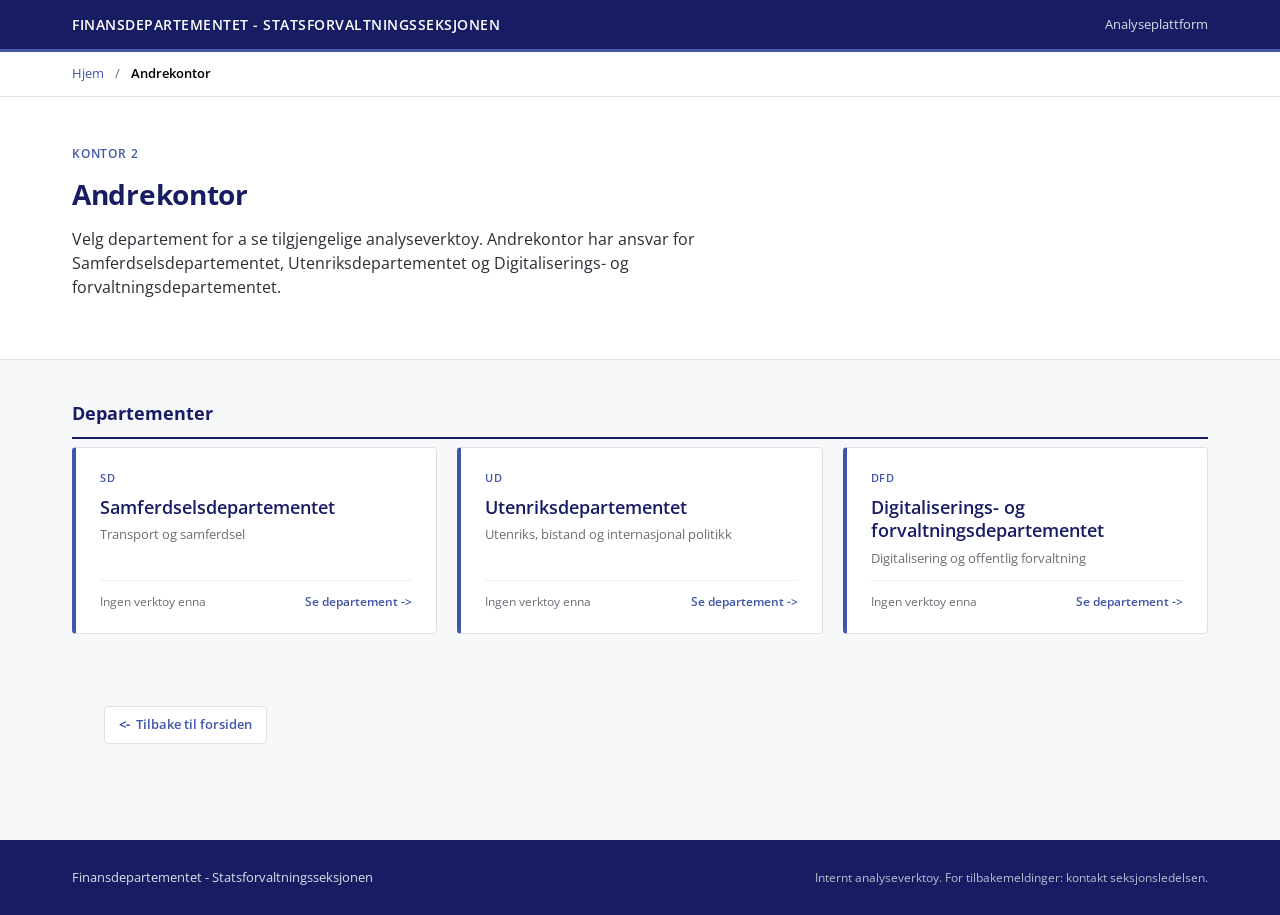
==== andrekontor.html @ 5e1f0582 "Add files via upload" ====
<!DOCTYPE html>
<html lang="nb">
<head>
  <meta charset="UTF-8">
  <meta name="viewport" content="width=device-width, initial-scale=1.0">
  <title>Andrekontor - SFS analyseplattform</title>
  <link href="https://fonts.googleapis.com/css2?family=Open+Sans:wght@400;600;700&display=swap" rel="stylesheet">
  <link rel="stylesheet" href="styles.css">
</head>
<body>

  <div class="topbar">
    <div class="topbar-inner">
      <div class="topbar-brand"><a href="index.html">Finansdepartementet - Statsforvaltningsseksjonen</a></div>
      <div class="topbar-meta">Analyseplattform</div>
    </div>
  </div>

  <nav class="breadcrumb">
    <div class="breadcrumb-inner">
      <a href="index.html">Hjem</a>
      <span class="separator">/</span>
      <span class="current">Andrekontor</span>
    </div>
  </nav>

  <section class="hero">
    <div class="hero-inner">
      <div class="hero-label">Kontor 2</div>
      <h1 class="smaller">Andrekontor</h1>
      <p class="lead">
        Velg departement for a se tilgjengelige analyseverktoy. Andrekontor har ansvar for
        Samferdselsdepartementet, Utenriksdepartementet og Digitaliserings- og forvaltningsdepartementet.
      </p>
    </div>
  </section>

  <main>
    <div class="section-block">
      <h2>Departementer</h2>

      <div class="midlevel-grid">

        <a class="midlevel-card" href="sd.html">
          <div class="card-tag">SD</div>
          <h3>Samferdselsdepartementet</h3>
          <div class="subtitle">Transport og samferdsel</div>
          <div class="card-meta">
            <span>Ingen verktoy enna</span>
            <span class="card-cta">Se departement -&gt;</span>
          </div>
        </a>

        <a class="midlevel-card" href="ud.html">
          <div class="card-tag">UD</div>
          <h3>Utenriksdepartementet</h3>
          <div class="subtitle">Utenriks, bistand og internasjonal politikk</div>
          <div class="card-meta">
            <span>Ingen verktoy enna</span>
            <span class="card-cta">Se departement -&gt;</span>
          </div>
        </a>

        <a class="midlevel-card" href="dfd.html">
          <div class="card-tag">DFD</div>
          <h3>Digitaliserings- og forvaltningsdepartementet</h3>
          <div class="subtitle">Digitalisering og offentlig forvaltning</div>
          <div class="card-meta">
            <span>Ingen verktoy enna</span>
            <span class="card-cta">Se departement -&gt;</span>
          </div>
        </a>

      </div>
    </div>

    <div class="back-link-wrapper">
      <a class="back-link" href="index.html">Tilbake til forsiden</a>
    </div>
  </main>

  <footer>
    <div class="footer-inner">
      <p>Finansdepartementet - Statsforvaltningsseksjonen</p>
      <p class="footer-meta">Internt analyseverktoy. For tilbakemeldinger: kontakt seksjonsledelsen.</p>
    </div>
  </footer>

</body>
</html>
---- styles.css ----
/* ============================================================
   SFS analyseplattform - felles stilark
   Folger FIN supplerende designprofil
   ============================================================ */

:root {
  --fin-darkblue: #181c62;
  --fin-blue: #4156a6;
  --fin-lightblue: #5b91cc;
  --fin-red: #f15d61;
  --fin-gray: #ededee;
  --fin-gray-dark: #6b6f75;
  --fin-gray-border: #dfe1e6;
  --fin-purple: #97499c;
  --fin-teal-dark: #008286;
  --fin-teal: #60c3ad;
  --fin-yellow: #ffdf4f;
  --fin-bg: #f7f8fa;
  --fin-white: #ffffff;
}

* {
  box-sizing: border-box;
  margin: 0;
  padding: 0;
}

body {
  font-family: 'Open Sans', system-ui, -apple-system, 'Segoe UI', sans-serif;
  background: var(--fin-bg);
  color: #000;
  line-height: 1.5;
  min-height: 100vh;
  display: flex;
  flex-direction: column;
}

a {
  color: var(--fin-blue);
  text-decoration: none;
}

a:hover {
  text-decoration: underline;
}

/* ============================================================
   TOPPLINJE
   ============================================================ */

.topbar {
  background: var(--fin-darkblue);
  color: var(--fin-white);
  padding: 14px 0;
  border-bottom: 3px solid var(--fin-blue);
}

.topbar-inner {
  max-width: 1200px;
  margin: 0 auto;
  padding: 0 32px;
  display: flex;
  align-items: center;
  justify-content: space-between;
}

.topbar-brand {
  font-size: 14px;
  font-weight: 600;
  letter-spacing: 0.5px;
  text-transform: uppercase;
}

.topbar-brand a {
  color: var(--fin-white);
  text-decoration: none;
}

.topbar-brand a:hover {
  text-decoration: underline;
}

.topbar-meta {
  font-size: 13px;
  opacity: 0.85;
}

/* ============================================================
   BRODSMULESTI
   ============================================================ */

.breadcrumb {
  background: var(--fin-white);
  border-bottom: 1px solid var(--fin-gray-border);
  padding: 12px 0;
}

.breadcrumb-inner {
  max-width: 1200px;
  margin: 0 auto;
  padding: 0 32px;
  font-size: 13px;
  color: var(--fin-gray-dark);
}

.breadcrumb a {
  color: var(--fin-blue);
  text-decoration: none;
}

.breadcrumb a:hover {
  text-decoration: underline;
}

.breadcrumb .separator {
  margin: 0 8px;
  color: var(--fin-gray-dark);
}

.breadcrumb .current {
  color: #000;
  font-weight: 600;
}

/* ============================================================
   TILBAKE-KNAPP
   ============================================================ */

.back-link {
  display: inline-flex;
  align-items: center;
  gap: 6px;
  margin-top: 32px;
  padding: 8px 14px;
  background: var(--fin-white);
  border: 1px solid var(--fin-gray-border);
  border-radius: 4px;
  color: var(--fin-blue);
  font-size: 13px;
  font-weight: 600;
  text-decoration: none;
  transition: background 0.15s ease, border-color 0.15s ease;
}

.back-link:hover {
  background: var(--fin-gray);
  border-color: var(--fin-blue);
  text-decoration: none;
}

.back-link::before {
  content: "<-";
  font-weight: 700;
}

.back-link-wrapper {
  max-width: 1200px;
  margin: 0 auto;
  padding: 0 32px;
}

/* ============================================================
   HERO
   ============================================================ */

.hero {
  background: var(--fin-white);
  border-bottom: 1px solid var(--fin-gray-border);
  padding: 48px 0 40px;
}

.hero-inner {
  max-width: 1200px;
  margin: 0 auto;
  padding: 0 32px;
}

.hero-label {
  font-size: 12px;
  font-weight: 600;
  letter-spacing: 0.8px;
  text-transform: uppercase;
  color: var(--fin-blue);
  margin-bottom: 10px;
}

.hero h1 {
  font-size: 34px;
  font-weight: 700;
  color: var(--fin-darkblue);
  margin-bottom: 12px;
  letter-spacing: -0.3px;
}

.hero h1.smaller {
  font-size: 28px;
}

.hero p.lead {
  font-size: 16px;
  color: #2a2d35;
  max-width: 760px;
  margin-bottom: 20px;
}

.hero-meta {
  display: flex;
  gap: 28px;
  font-size: 13px;
  color: var(--fin-gray-dark);
  flex-wrap: wrap;
}

.hero-meta span strong {
  color: var(--fin-darkblue);
  font-weight: 600;
}

/* ============================================================
   MAIN-WRAPPER
   ============================================================ */

main {
  flex-grow: 1;
  max-width: 1200px;
  margin: 0 auto;
  padding: 40px 32px 48px;
  width: 100%;
}

/* ============================================================
   FORSIDEKORT - store, hierarkisk fremtredende
   ============================================================ */

.toplevel-grid {
  display: grid;
  grid-template-columns: repeat(auto-fit, minmax(320px, 1fr));
  gap: 24px;
  margin-top: 12px;
}

.toplevel-card {
  background: var(--fin-white);
  border: 1px solid var(--fin-gray-border);
  border-top: 6px solid var(--fin-darkblue);
  border-radius: 4px;
  padding: 28px 28px 24px;
  text-decoration: none;
  color: inherit;
  display: flex;
  flex-direction: column;
  min-height: 240px;
  transition: transform 0.15s ease, box-shadow 0.15s ease;
}

.toplevel-card:hover {
  transform: translateY(-3px);
  box-shadow: 0 8px 20px rgba(24, 28, 98, 0.10);
  text-decoration: none;
}

.toplevel-card .card-tag {
  font-size: 11px;
  font-weight: 600;
  letter-spacing: 0.6px;
  text-transform: uppercase;
  color: var(--fin-gray-dark);
  margin-bottom: 12px;
}

.toplevel-card h2 {
  font-size: 22px;
  font-weight: 700;
  color: var(--fin-darkblue);
  margin-bottom: 10px;
  line-height: 1.25;
}

.toplevel-card p {
  font-size: 14px;
  color: #3a3d44;
  margin-bottom: 18px;
  flex-grow: 1;
}

.toplevel-card .card-departments {
  font-size: 12px;
  color: var(--fin-gray-dark);
  margin-bottom: 14px;
  padding-bottom: 14px;
  border-bottom: 1px solid #eef0f3;
}

.toplevel-card .card-departments strong {
  color: var(--fin-darkblue);
  font-weight: 600;
}

.toplevel-card .card-cta {
  font-size: 13px;
  font-weight: 600;
  color: var(--fin-blue);
}

.toplevel-card:hover .card-cta {
  color: var(--fin-darkblue);
}

/* Fargevarianter for forsidekort */
.toplevel-card.variant-overall { border-top-color: var(--fin-darkblue); }
.toplevel-card.variant-forste  { border-top-color: var(--fin-blue); }
.toplevel-card.variant-andre   { border-top-color: var(--fin-lightblue); }

/* ============================================================
   MELLOMNIVA-KORT - departementer pa kontorside
   ============================================================ */

.midlevel-grid {
  display: grid;
  grid-template-columns: repeat(auto-fill, minmax(280px, 1fr));
  gap: 20px;
  margin-top: 8px;
}

.midlevel-card {
  background: var(--fin-white);
  border: 1px solid var(--fin-gray-border);
  border-left: 4px solid var(--fin-blue);
  border-radius: 4px;
  padding: 22px 24px;
  text-decoration: none;
  color: inherit;
  display: flex;
  flex-direction: column;
  min-height: 160px;
  transition: transform 0.15s ease, box-shadow 0.15s ease;
}

.midlevel-card:hover {
  transform: translateY(-2px);
  box-shadow: 0 6px 16px rgba(24, 28, 98, 0.08);
  text-decoration: none;
}

.midlevel-card .card-tag {
  font-size: 11px;
  font-weight: 600;
  letter-spacing: 0.6px;
  text-transform: uppercase;
  color: var(--fin-blue);
  margin-bottom: 10px;
}

.midlevel-card h3 {
  font-size: 18px;
  font-weight: 600;
  color: var(--fin-darkblue);
  margin-bottom: 6px;
  line-height: 1.3;
}

.midlevel-card .subtitle {
  font-size: 13px;
  color: var(--fin-gray-dark);
  margin-bottom: 12px;
}

.midlevel-card .card-meta {
  font-size: 12px;
  color: var(--fin-gray-dark);
  margin-top: auto;
  padding-top: 12px;
  border-top: 1px solid #eef0f3;
  display: flex;
  justify-content: space-between;
  align-items: center;
}

.midlevel-card .card-cta {
  color: var(--fin-blue);
  font-weight: 600;
}

.midlevel-card:hover .card-cta {
  color: var(--fin-darkblue);
}

/* ============================================================
   VERKTOYRADER - kompakt liste pa departementsside
   ============================================================ */

.tool-list {
  display: flex;
  flex-direction: column;
  gap: 12px;
  margin-top: 8px;
}

.tool-row {
  background: var(--fin-white);
  border: 1px solid var(--fin-gray-border);
  border-left: 4px solid var(--fin-blue);
  border-radius: 4px;
  padding: 18px 22px;
  text-decoration: none;
  color: inherit;
  display: grid;
  grid-template-columns: 1fr auto;
  gap: 16px;
  align-items: center;
  transition: transform 0.15s ease, box-shadow 0.15s ease, border-left-color 0.15s ease;
}

.tool-row:hover {
  transform: translateX(2px);
  box-shadow: 0 4px 12px rgba(24, 28, 98, 0.06);
  border-left-color: var(--fin-darkblue);
  text-decoration: none;
}

.tool-row-main h3 {
  font-size: 16px;
  font-weight: 600;
  color: var(--fin-darkblue);
  margin-bottom: 4px;
}

.tool-row-main p {
  font-size: 13px;
  color: #3a3d44;
  margin-bottom: 6px;
}

.tool-row-meta {
  font-size: 11px;
  color: var(--fin-gray-dark);
  display: flex;
  gap: 16px;
  flex-wrap: wrap;
}

.tool-row-meta .tag {
  background: var(--fin-gray);
  padding: 2px 8px;
  border-radius: 3px;
  font-weight: 600;
  letter-spacing: 0.3px;
  color: var(--fin-darkblue);
}

.tool-row-cta {
  color: var(--fin-blue);
  font-weight: 600;
  font-size: 13px;
  white-space: nowrap;
}

.tool-row:hover .tool-row-cta {
  color: var(--fin-darkblue);
}

/* ============================================================
   PLASSHOLDER (kommer snart)
   ============================================================ */

.placeholder-card {
  background: var(--fin-gray);
  border: 1px dashed #c4c7cc;
  border-left: 4px solid #c4c7cc;
  border-radius: 4px;
  padding: 22px 24px;
  min-height: 160px;
  display: flex;
  flex-direction: column;
  justify-content: center;
}

.placeholder-card .card-tag {
  font-size: 11px;
  font-weight: 600;
  letter-spacing: 0.6px;
  text-transform: uppercase;
  color: var(--fin-gray-dark);
  margin-bottom: 8px;
}

.placeholder-card h3 {
  font-size: 16px;
  color: var(--fin-gray-dark);
  font-weight: 600;
  margin-bottom: 4px;
}

.placeholder-card p {
  font-size: 13px;
  color: var(--fin-gray-dark);
}

.placeholder-row {
  background: var(--fin-gray);
  border: 1px dashed #c4c7cc;
  border-left: 4px solid #c4c7cc;
  border-radius: 4px;
  padding: 18px 22px;
  font-size: 13px;
  color: var(--fin-gray-dark);
}

.placeholder-row strong {
  color: var(--fin-darkblue);
}

/* ============================================================
   SEKSJONSOVERSKRIFT pa underside
   ============================================================ */

.section-block {
  margin-bottom: 40px;
}

.section-block:last-child {
  margin-bottom: 0;
}

.section-block h2 {
  font-size: 18px;
  font-weight: 700;
  color: var(--fin-darkblue);
  margin-bottom: 8px;
  padding-bottom: 10px;
  border-bottom: 2px solid var(--fin-darkblue);
}

.section-block .section-intro {
  font-size: 13px;
  color: var(--fin-gray-dark);
  margin: 8px 0 18px;
  max-width: 720px;
}

/* ============================================================
   FOOTER
   ============================================================ */

footer {
  background: var(--fin-darkblue);
  color: var(--fin-white);
  padding: 28px 0;
  margin-top: 48px;
}

.footer-inner {
  max-width: 1200px;
  margin: 0 auto;
  padding: 0 32px;
  display: flex;
  justify-content: space-between;
  align-items: center;
  flex-wrap: wrap;
  gap: 16px;
}

.footer-inner p {
  font-size: 13px;
  opacity: 0.85;
}

.footer-inner .footer-meta {
  font-size: 12px;
  opacity: 0.7;
}

/* ============================================================
   RESPONSIV
   ============================================================ */

@media (max-width: 720px) {
  .hero h1 { font-size: 26px; }
  .hero h1.smaller { font-size: 22px; }
  .hero { padding: 32px 0 28px; }
  main { padding: 28px 24px 36px; }
  .topbar-inner, .hero-inner, .footer-inner,
  .breadcrumb-inner, .back-link-wrapper { padding-left: 24px; padding-right: 24px; }
  .toplevel-grid, .midlevel-grid { grid-template-columns: 1fr; }
  .tool-row { grid-template-columns: 1fr; }
  .tool-row-cta { justify-self: start; }
  .hero-meta { gap: 12px; }
}
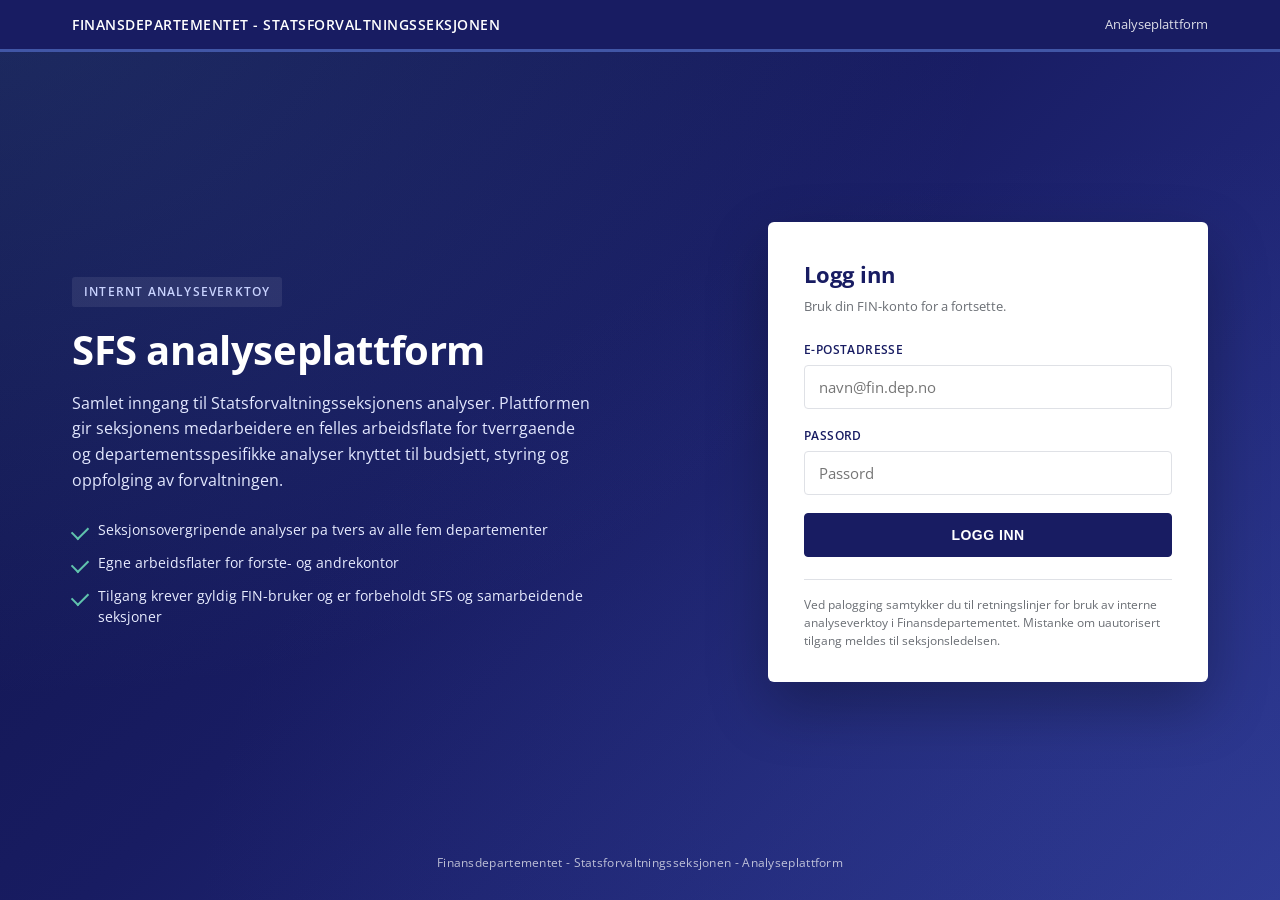
==== commit db83d10f: "Add login page with credential gate for portal access" ====
--- a/andrekontor.html
+++ b/andrekontor.html
@@ -6,19 +6,20 @@
   <title>Andrekontor - SFS analyseplattform</title>
   <link href="https://fonts.googleapis.com/css2?family=Open+Sans:wght@400;600;700&display=swap" rel="stylesheet">
   <link rel="stylesheet" href="styles.css">
+  <script src="auth.js"></script>
 </head>
 <body>
 
   <div class="topbar">
     <div class="topbar-inner">
-      <div class="topbar-brand"><a href="index.html">Finansdepartementet - Statsforvaltningsseksjonen</a></div>
-      <div class="topbar-meta">Analyseplattform</div>
+      <div class="topbar-brand"><a href="portal.html">Finansdepartementet - Statsforvaltningsseksjonen</a></div>
+      <div class="topbar-meta">Analyseplattform <a href="#" onclick="sfsLogout();return false;" class="topbar-logout">Logg ut</a></div>
     </div>
   </div>
 
   <nav class="breadcrumb">
     <div class="breadcrumb-inner">
-      <a href="index.html">Hjem</a>
+      <a href="portal.html">Hjem</a>
       <span class="separator">/</span>
       <span class="current">Andrekontor</span>
     </div>
@@ -75,7 +76,7 @@
     </div>
 
     <div class="back-link-wrapper">
-      <a class="back-link" href="index.html">Tilbake til forsiden</a>
+      <a class="back-link" href="portal.html">Tilbake til forsiden</a>
     </div>
   </main>
 
--- a/styles.css
+++ b/styles.css
@@ -83,6 +83,225 @@
 .topbar-meta {
   font-size: 13px;
   opacity: 0.85;
+  display: flex;
+  align-items: center;
+  gap: 16px;
+}
+
+.topbar-logout {
+  color: var(--fin-white);
+  font-size: 12px;
+  font-weight: 600;
+  letter-spacing: 0.4px;
+  text-transform: uppercase;
+  padding: 5px 12px;
+  border: 1px solid rgba(255, 255, 255, 0.4);
+  border-radius: 3px;
+  text-decoration: none;
+  transition: background 0.15s ease, border-color 0.15s ease;
+}
+
+.topbar-logout:hover {
+  background: rgba(255, 255, 255, 0.12);
+  border-color: var(--fin-white);
+  text-decoration: none;
+  color: var(--fin-white);
+}
+
+/* ============================================================
+   LOGIN
+   ============================================================ */
+
+.login-page {
+  min-height: 100vh;
+  display: flex;
+  flex-direction: column;
+  background:
+    radial-gradient(ellipse at top left, rgba(91, 145, 204, 0.18), transparent 55%),
+    radial-gradient(ellipse at bottom right, rgba(65, 86, 166, 0.22), transparent 60%),
+    linear-gradient(135deg, #0f1347 0%, #181c62 45%, #2a3490 100%);
+  color: var(--fin-white);
+}
+
+.login-shell {
+  flex-grow: 1;
+  display: grid;
+  grid-template-columns: 1.05fr 1fr;
+  max-width: 1200px;
+  width: 100%;
+  margin: 0 auto;
+  padding: 56px 32px 40px;
+  gap: 56px;
+  align-items: center;
+}
+
+.login-intro h1 {
+  font-size: 40px;
+  font-weight: 700;
+  letter-spacing: -0.4px;
+  line-height: 1.15;
+  margin-bottom: 18px;
+}
+
+.login-intro .login-eyebrow {
+  display: inline-block;
+  font-size: 12px;
+  font-weight: 600;
+  letter-spacing: 1.2px;
+  text-transform: uppercase;
+  color: #c9d3ff;
+  background: rgba(255, 255, 255, 0.08);
+  padding: 6px 12px;
+  border-radius: 3px;
+  margin-bottom: 20px;
+}
+
+.login-intro p.lead {
+  font-size: 16px;
+  line-height: 1.6;
+  color: #e3e8ff;
+  margin-bottom: 26px;
+  max-width: 520px;
+}
+
+.login-features {
+  list-style: none;
+  display: grid;
+  gap: 12px;
+  max-width: 520px;
+}
+
+.login-features li {
+  font-size: 14px;
+  color: #e8ecff;
+  padding-left: 26px;
+  position: relative;
+  line-height: 1.5;
+}
+
+.login-features li::before {
+  content: "";
+  position: absolute;
+  left: 0;
+  top: 7px;
+  width: 14px;
+  height: 8px;
+  border-left: 2px solid var(--fin-teal);
+  border-bottom: 2px solid var(--fin-teal);
+  transform: rotate(-45deg);
+}
+
+.login-card {
+  background: var(--fin-white);
+  color: #000;
+  border-radius: 6px;
+  padding: 36px 36px 32px;
+  box-shadow: 0 24px 60px rgba(0, 0, 0, 0.28);
+  max-width: 440px;
+  width: 100%;
+  justify-self: end;
+}
+
+.login-card h2 {
+  font-size: 22px;
+  font-weight: 700;
+  color: var(--fin-darkblue);
+  margin-bottom: 6px;
+}
+
+.login-card .login-sub {
+  font-size: 13px;
+  color: var(--fin-gray-dark);
+  margin-bottom: 24px;
+}
+
+.login-form label {
+  display: block;
+  font-size: 12px;
+  font-weight: 600;
+  letter-spacing: 0.4px;
+  text-transform: uppercase;
+  color: var(--fin-darkblue);
+  margin-bottom: 6px;
+}
+
+.login-form input {
+  width: 100%;
+  padding: 11px 14px;
+  font-size: 15px;
+  font-family: inherit;
+  border: 1px solid var(--fin-gray-border);
+  border-radius: 4px;
+  background: var(--fin-white);
+  color: #000;
+  margin-bottom: 18px;
+  transition: border-color 0.15s ease, box-shadow 0.15s ease;
+}
+
+.login-form input:focus {
+  outline: none;
+  border-color: var(--fin-blue);
+  box-shadow: 0 0 0 3px rgba(65, 86, 166, 0.18);
+}
+
+.login-form button {
+  width: 100%;
+  padding: 13px 16px;
+  font-size: 14px;
+  font-weight: 700;
+  letter-spacing: 0.5px;
+  text-transform: uppercase;
+  background: var(--fin-darkblue);
+  color: var(--fin-white);
+  border: 1px solid var(--fin-darkblue);
+  border-radius: 4px;
+  cursor: pointer;
+  transition: background 0.15s ease, border-color 0.15s ease;
+}
+
+.login-form button:hover {
+  background: var(--fin-blue);
+  border-color: var(--fin-blue);
+}
+
+.login-error {
+  background: #fdecec;
+  border: 1px solid #f3c2c4;
+  border-left: 4px solid var(--fin-red);
+  color: #7a1f22;
+  padding: 10px 14px;
+  font-size: 13px;
+  border-radius: 3px;
+  margin-bottom: 18px;
+}
+
+.login-error[hidden] { display: none; }
+
+.login-meta {
+  border-top: 1px solid var(--fin-gray-border);
+  margin-top: 22px;
+  padding-top: 16px;
+  font-size: 12px;
+  color: var(--fin-gray-dark);
+  line-height: 1.5;
+}
+
+.login-footer {
+  text-align: center;
+  padding: 18px 32px 28px;
+  font-size: 12px;
+  color: rgba(255, 255, 255, 0.7);
+  letter-spacing: 0.3px;
+}
+
+@media (max-width: 880px) {
+  .login-shell {
+    grid-template-columns: 1fr;
+    padding: 40px 24px;
+    gap: 32px;
+  }
+  .login-card { justify-self: stretch; max-width: none; }
+  .login-intro h1 { font-size: 30px; }
 }
 
 /* ============================================================
